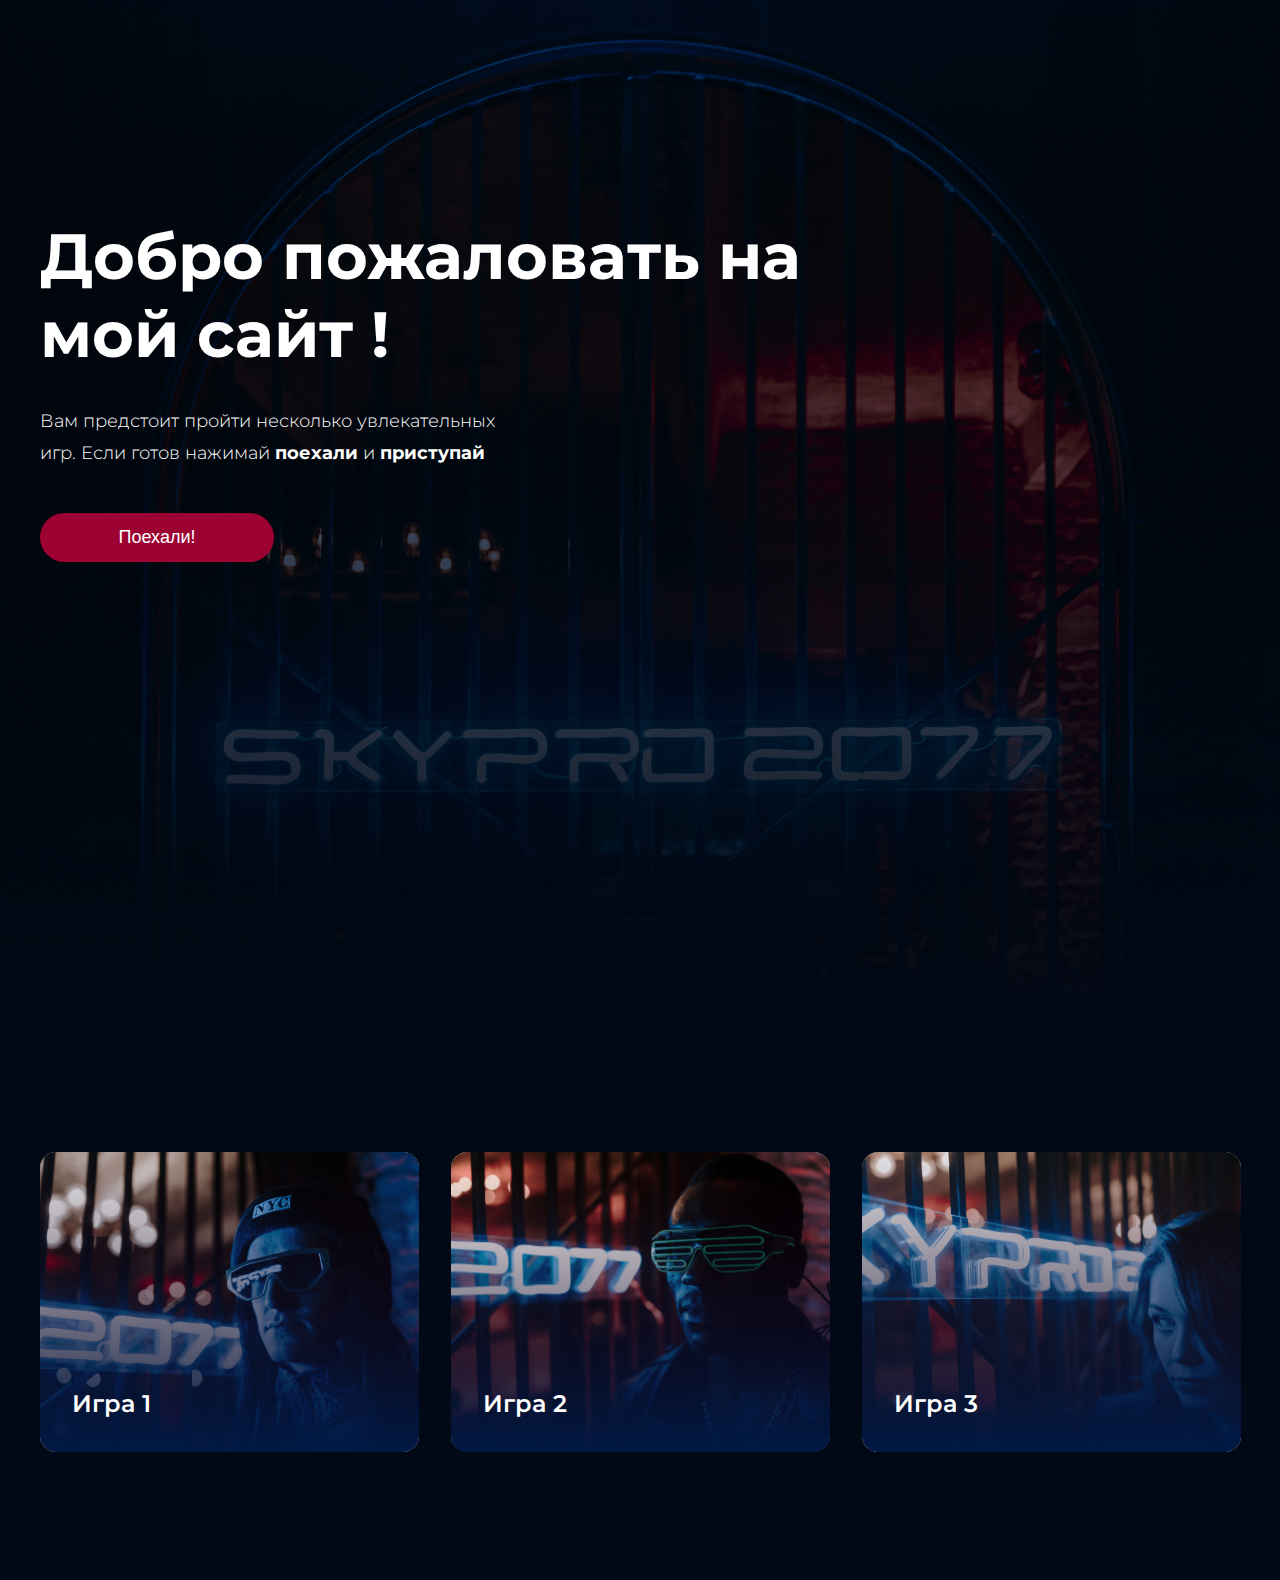
==== index.html @ 7a1259b1 "name change" ====
<!DOCTYPE html>
<html lang="en">

<head>
    <meta charset="UTF-8">
    <meta name="viewport" content="width=device-width, initial-scale=1.0">
    <meta http-equiv="X-UA-Compatible" content="ie=edge">
    <link rel="preconnect" href="https://fonts.googleapis.com">
    <link rel="preconnect" href="https://fonts.gstatic.com" crossorigin>
    <link href="https://fonts.googleapis.com/css2?family=Montserrat:wght@300;400;600;700&display=swap" rel="stylesheet">
    <link rel="stylesheet" href="style.css">
    <title>Homework1</title>
</head>

<body>
    <header class="header center">
        <h1 class="header__welcome">Добро пожаловать на мой сайт !</h1>
        <text class="header__text">Вам предстоит пройти несколько увлекательных игр. Если готов нажимай <span
                class="header__text_bold">поехали</span> и <span class="header__text_bold">приступай</span></text>
        <button type="submit" class="header__btn">Поехали!</button>
    </header>
    <section class="product center">
        <div class="product__box">
            <h2 class="product__name">Игра 1</h2>
        </div>
        <div class="product__box">
            <h2 class="product__name">Игра 2</h2>
        </div>
        <div class="product__box">
            <h2 class="product__name">Игра 3</h2>
        </div>
    </section>

</body>

</html>
---- style.css ----
* {
  margin-top: 0;
  margin-bottom: 0;
}

body {
  font-family: "Montserrat", sans-serif;
  background-color: #000915;
  display: flex;
  flex-direction: column;
  align-items: center;
}

a {
  text-decoration: none;
}

.center {
  padding-right: 120px;
  padding-left: 120px;
  width: 1440px;
  box-sizing: border-box;
}

.header {
  background-repeat: no-repeat;
  background-size: cover;
  background-image: url(img/back_top.jpg);
  height: 1024px;
}
.header__welcome {
  font-size: 64px;
  font-weight: 700;
  line-height: 78px;
  letter-spacing: 0px;
  text-align: left;
  color: #fff;
  width: 788.78px;
  padding-top: 217.1px;
}
.header__text {
  font-size: 18px;
  font-weight: 300;
  line-height: 32px;
  letter-spacing: 0px;
  text-align: left;
  color: #fff;
  width: 481px;
  margin-top: 32px;
  display: block;
}
.header__text_bold {
  font-weight: 700;
}
.header__btn {
  width: 234.06px;
  height: 48.6px;
  margin-top: 44px;
  border-radius: 30px;
  background-color: #9C0332;
  border: none;
  color: #fff;
  font-size: 18px;
  font-weight: 400;
  line-height: 22px;
  letter-spacing: 0px;
  text-align: center;
}

.product {
  background-color: #000915;
  display: grid;
  grid-template-columns: repeat(12, 1fr);
  gap: 32px;
  padding-top: 128px;
  padding-bottom: 128px;
}
.product__box {
  width: 379px;
  height: 300px;
  border-radius: 16px;
  grid-column: span 4;
  box-sizing: border-box;
  border-style: none;
  position: relative;
}
.product__box:first-child {
  background-image: url(img/back_game1.jpg);
  background-repeat: no-repeat;
  background-size: cover;
}
.product__box:nth-child(2) {
  background-image: url(img/back_game2.jpg);
  background-repeat: no-repeat;
  background-size: cover;
}
.product__box:last-child {
  background-image: url(img/back_game3.jpg);
  background-repeat: no-repeat;
  background-size: cover;
}
.product__name {
  font-size: 24px;
  font-weight: 600;
  line-height: 32px;
  letter-spacing: 0px;
  text-align: left;
  color: #FFFFFF;
  position: absolute;
  bottom: 32px;
  left: 32px;
}/*# sourceMappingURL=style.css.map */
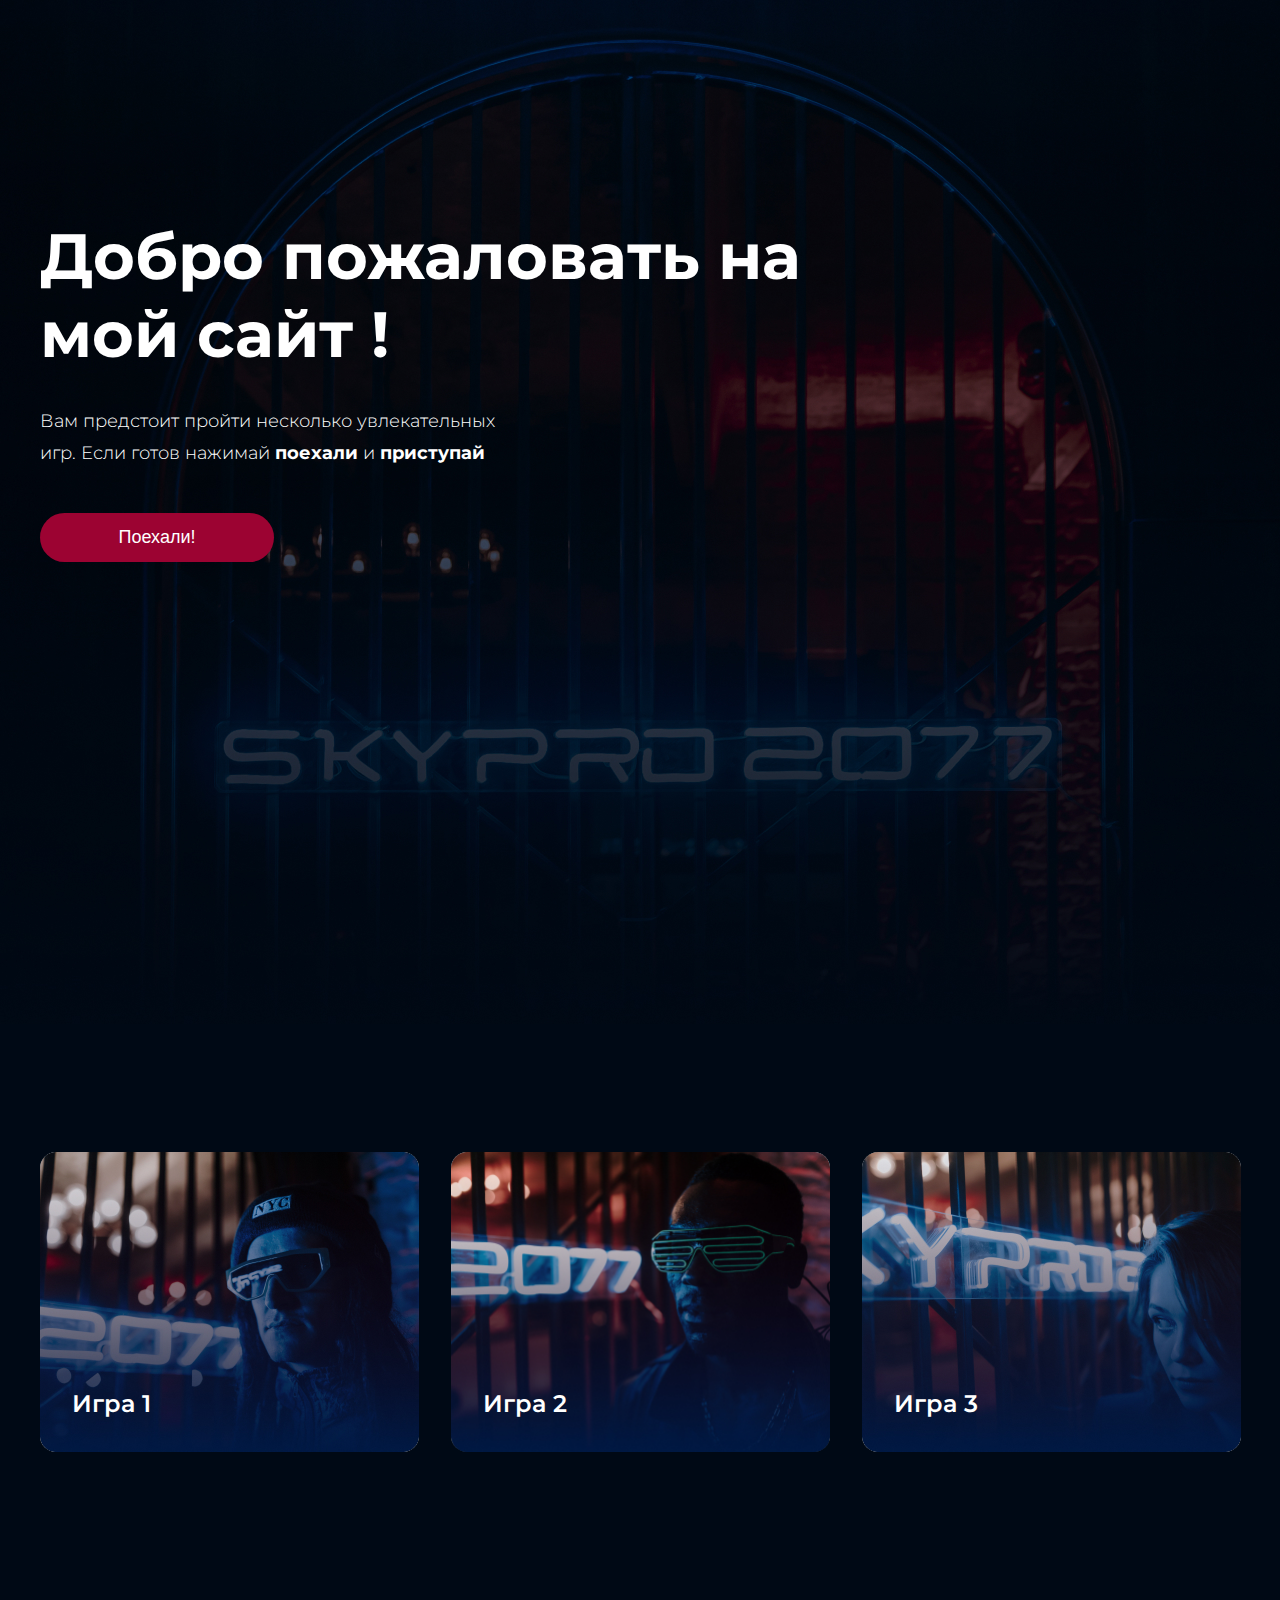
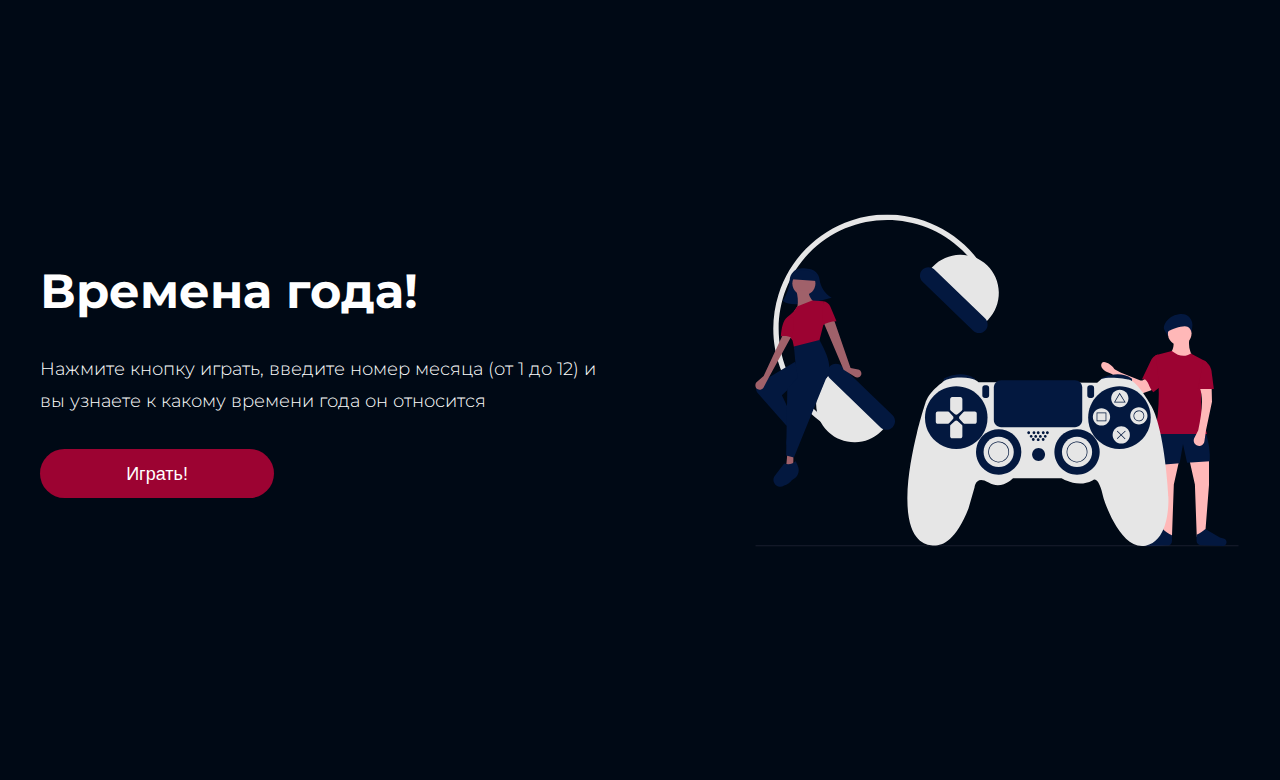
==== commit 284ff16f: "дз 5 для сайта" ====
--- a/index.html
+++ b/index.html
@@ -15,8 +15,8 @@
 <body>
     <header class="header center">
         <h1 class="header__welcome">Добро пожаловать на мой сайт !</h1>
-        <text class="header__text">Вам предстоит пройти несколько увлекательных игр. Если готов нажимай <span
-                class="header__text_bold">поехали</span> и <span class="header__text_bold">приступай</span></text>
+        <p class="header__text">Вам предстоит пройти несколько увлекательных игр. Если готов нажимай <span
+                class="header__text_bold">поехали</span> и <span class="header__text_bold">приступай</span></p>
         <button type="submit" class="header__btn">Поехали!</button>
     </header>
     <section class="product center">
@@ -30,7 +30,17 @@
             <h2 class="product__name">Игра 3</h2>
         </div>
     </section>
-
+    <section class="gameCenter center">
+        <div class="gameCenter__body">
+            <h1 class="gameCenter__header">Времена года!</h1>
+            <p class="gameCenter__text">Нажмите кнопку играть, введите номер месяца (от 1 до 12) и вы узнаете к
+                какому
+                времени года он относится</p>
+            <button class="gameCenter__btn" onclick="game1()">Играть!</button>
+        </div>
+        <div class="gameCenter__logo"></div>
+    </section>
+    <script src="game1.js"></script>
 </body>
 
 </html>--- a/style.css
+++ b/style.css
@@ -1,6 +1,6 @@
 * {
-  margin-top: 0;
-  margin-bottom: 0;
+  margin: 0;
+  padding: 0;
 }
 
 body {
@@ -65,10 +65,14 @@
   line-height: 22px;
   letter-spacing: 0px;
   text-align: center;
+  transition: all 0.3s;
+}
+.header__btn:hover {
+  background-color: #EB443F;
+  cursor: url(img/pointer.svg), auto;
 }
 
 .product {
-  background-color: #000915;
   display: grid;
   grid-template-columns: repeat(12, 1fr);
   gap: 32px;
@@ -83,6 +87,7 @@
   box-sizing: border-box;
   border-style: none;
   position: relative;
+  transition: all 0.3s;
 }
 .product__box:first-child {
   background-image: url(img/back_game1.jpg);
@@ -98,6 +103,10 @@
   background-image: url(img/back_game3.jpg);
   background-repeat: no-repeat;
   background-size: cover;
+}
+.product__box:hover {
+  outline: 3px solid #44D2FF;
+  cursor: url(img/pointer.svg), auto;
 }
 .product__name {
   font-size: 24px;
@@ -109,4 +118,138 @@
   position: absolute;
   bottom: 32px;
   left: 32px;
+}
+
+.gameCenter {
+  padding-top: 233.5px;
+  padding-bottom: 233.5px;
+  display: flex;
+  flex-wrap: wrap;
+  justify-content: space-between;
+  align-items: center;
+}
+.gameCenter__header {
+  font-size: 48px;
+  font-weight: 700;
+  line-height: 59px;
+  letter-spacing: 0px;
+  text-align: left;
+  margin-bottom: 32px;
+  color: #fff;
+}
+.gameCenter__text {
+  color: #fff;
+  font-size: 18px;
+  font-weight: 300;
+  line-height: 32px;
+  letter-spacing: 0px;
+  text-align: left;
+  width: 584px;
+  display: block;
+}
+.gameCenter__btn {
+  width: 234.06px;
+  height: 48.6px;
+  margin-top: 32px;
+  border-radius: 30px;
+  background-color: #9C0332;
+  border: none;
+  color: #fff;
+  font-size: 18px;
+  font-weight: 400;
+  line-height: 22px;
+  letter-spacing: 0px;
+  text-align: center;
+  transition: all 0.3s;
+}
+.gameCenter__btn:hover {
+  background-color: #EB443F;
+  cursor: url(img/pointer.svg), auto;
+}
+.gameCenter__logo {
+  width: 485px;
+  height: 333px;
+  background-image: url(img/gameCenter_logo.svg);
+  background-repeat: no-repeat;
+  background-size: contain;
+  color: #fff;
+}
+
+@media (max-width: 768px) {
+  body {
+    display: block;
+  }
+  .center {
+    padding-left: 16px;
+    padding-right: 16px;
+    width: auto;
+  }
+  .header {
+    height: 735px;
+    border: none;
+    display: flex;
+    box-sizing: border-box;
+    justify-content: flex-start;
+    flex-direction: column;
+    flex-wrap: wrap;
+    align-content: center;
+    align-items: center;
+    background-position: center;
+  }
+  .header__welcome {
+    font-size: 32px;
+    line-height: 39px;
+    text-align: center;
+    padding-top: 238.69px;
+    width: 343px;
+  }
+  .header__text {
+    font-size: 14px;
+    line-height: 22px;
+    text-align: center;
+    width: 343px;
+    margin-top: 35px;
+  }
+  .header__btn {
+    margin-top: 32px;
+  }
+  .product {
+    grid-template-columns: repeat(4, 1fr);
+    justify-items: center;
+  }
+  .product__box {
+    width: 343px;
+  }
+  .gameCenter {
+    padding-top: 51px;
+    padding-bottom: 85px;
+    flex-direction: column;
+    gap: 64px;
+  }
+  .gameCenter__body {
+    display: flex;
+    flex-direction: column;
+    align-items: center;
+    flex-wrap: wrap;
+  }
+  .gameCenter__header {
+    font-size: 32px;
+    line-height: 39px;
+    text-align: center;
+  }
+  .gameCenter__text {
+    font-size: 14px;
+    line-height: 22px;
+    text-align: center;
+    max-width: 343px;
+  }
+  .gameCenter__logo {
+    width: 344px;
+    height: 236px;
+  }
+}
+@media (max-width: 600px) {
+  .header {
+    background-position: 32%;
+  }
 }/*# sourceMappingURL=style.css.map */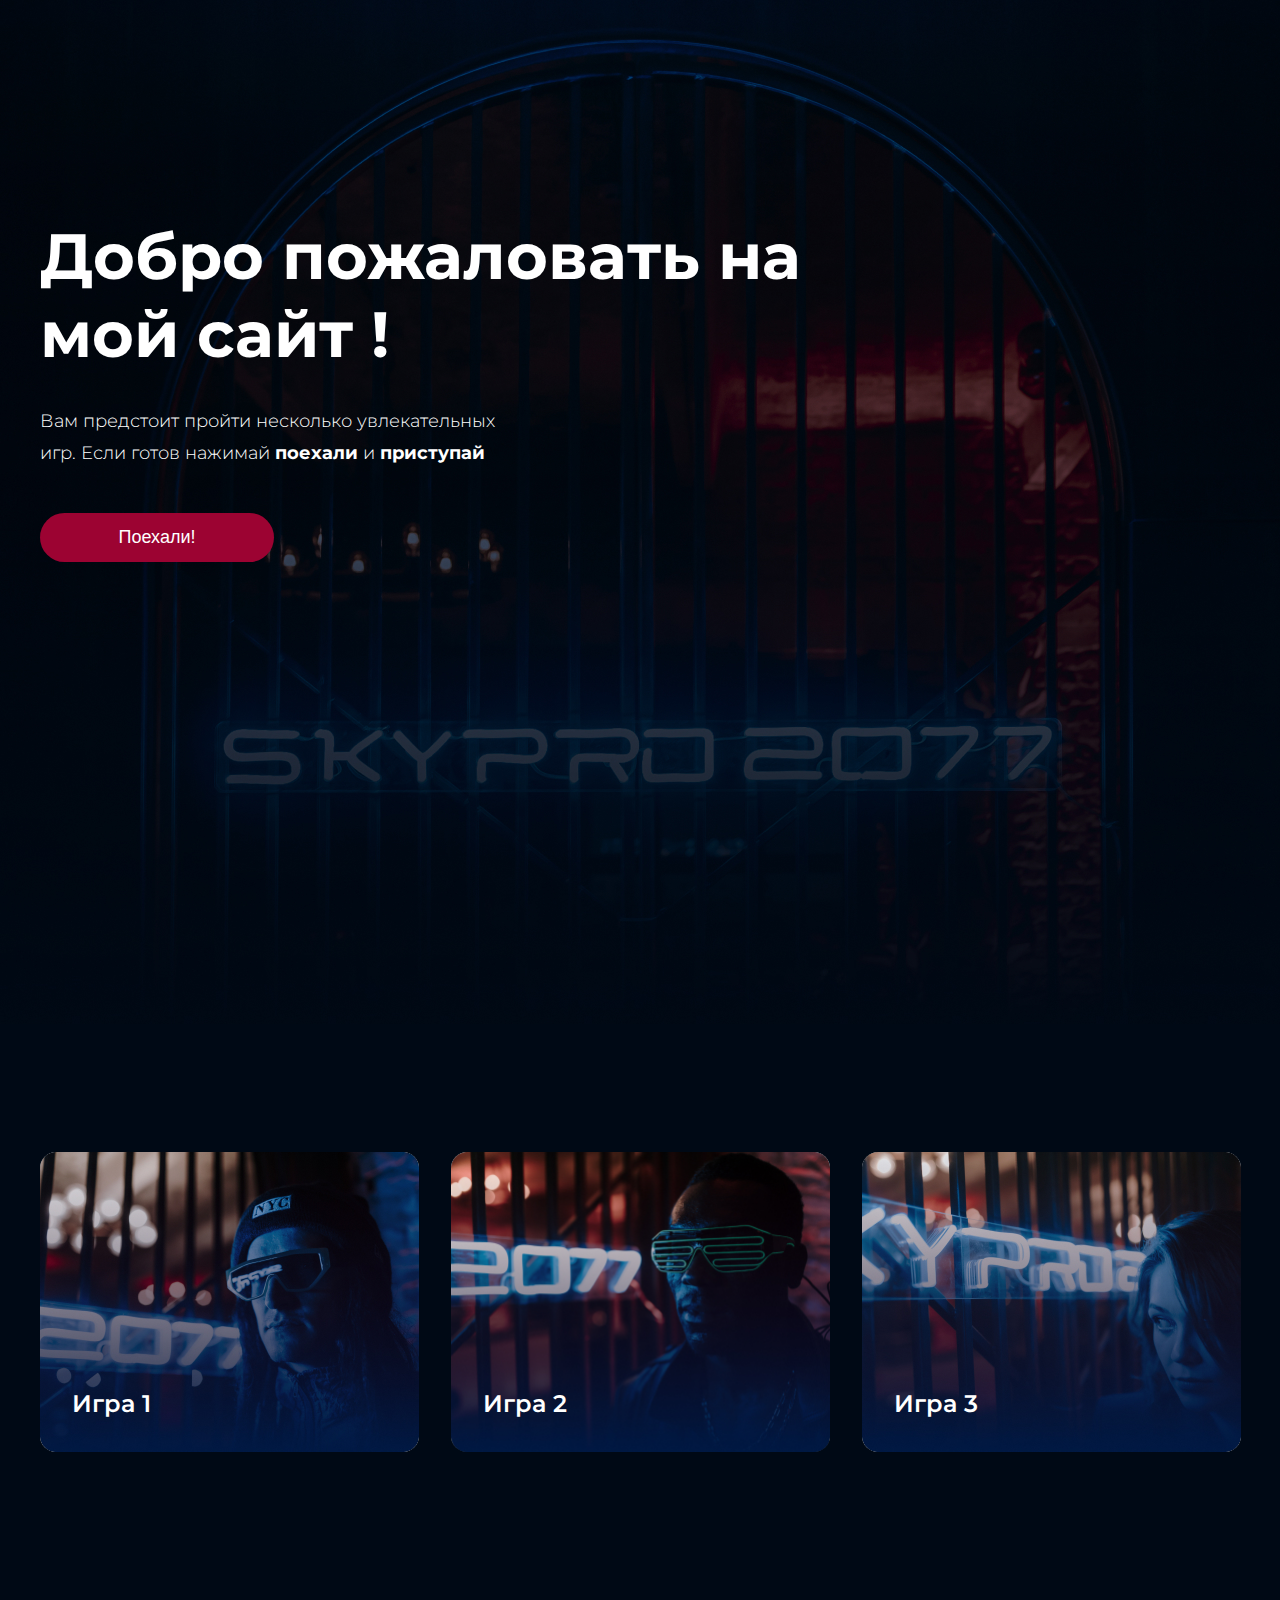
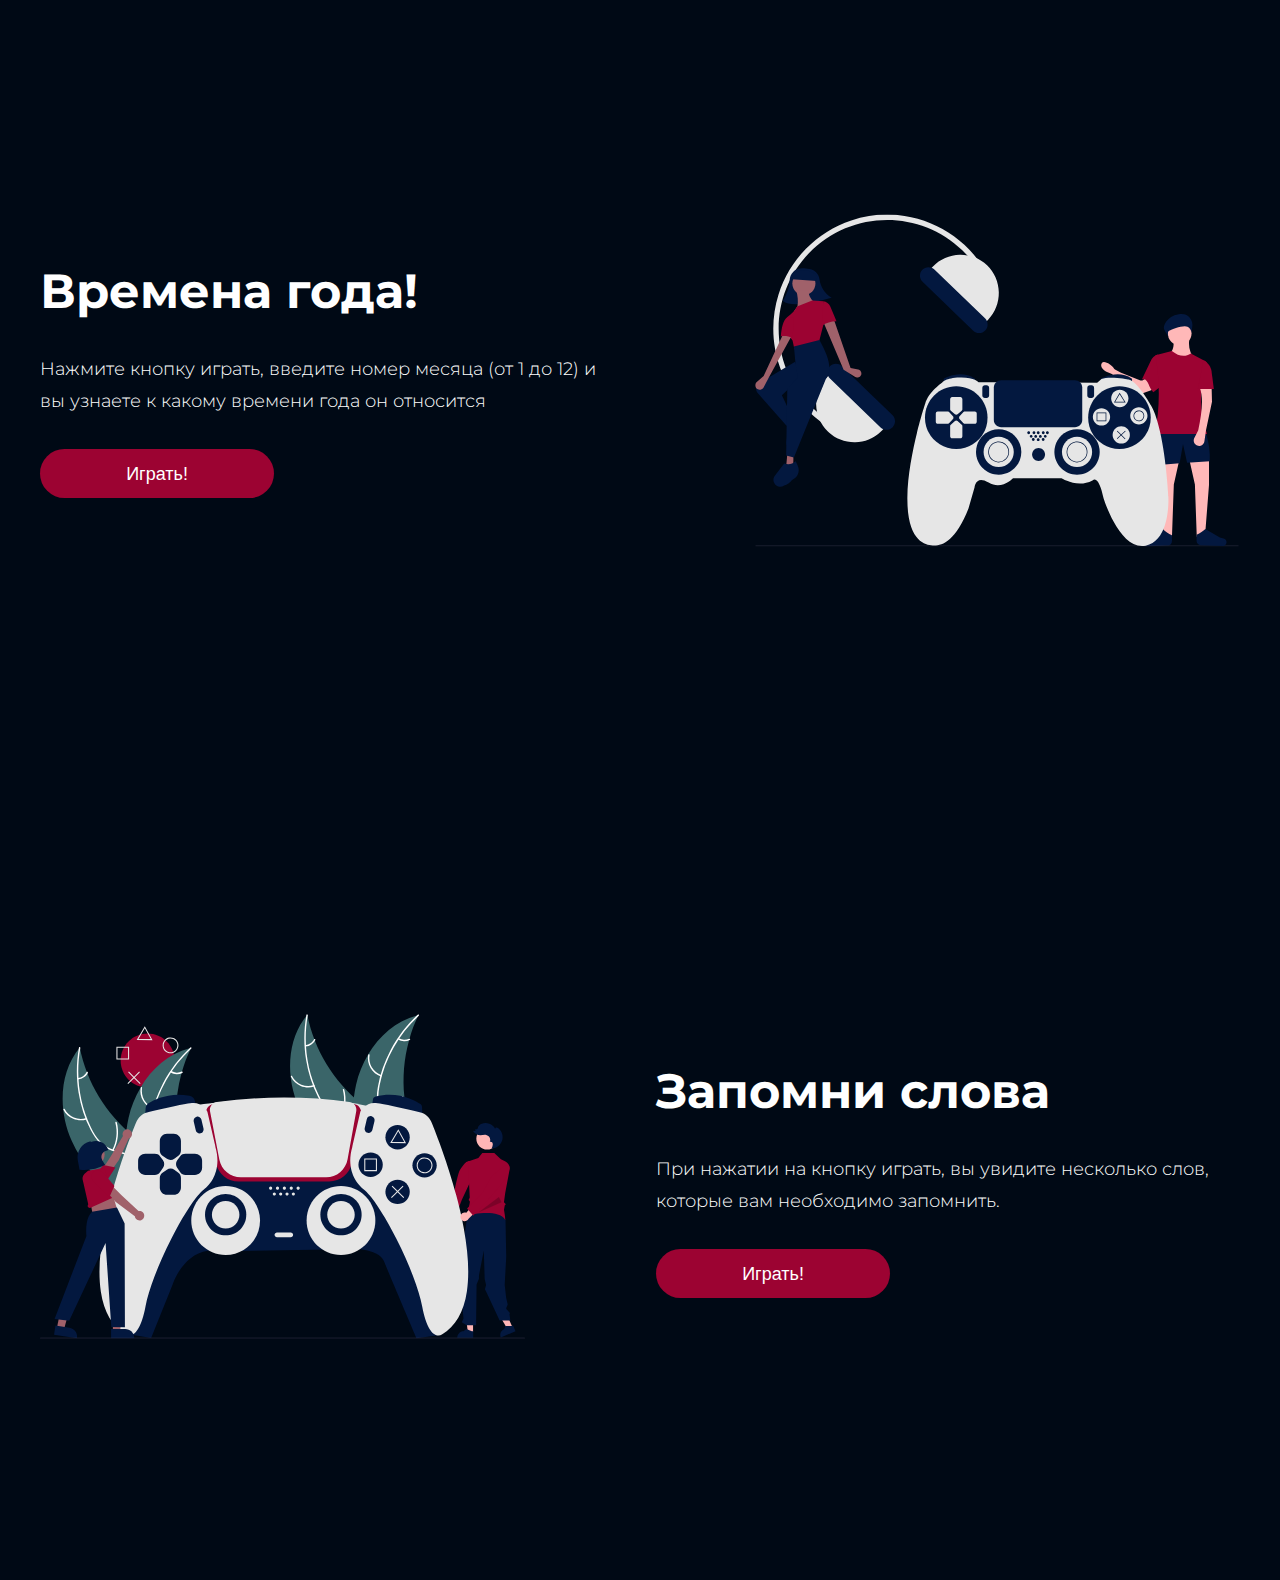
==== commit d01db7ee: "hw-7" ====
--- a/index.html
+++ b/index.html
@@ -1,5 +1,5 @@
 <!DOCTYPE html>
-<html lang="en">
+<html lang="ru">
 
 <head>
     <meta charset="UTF-8">
@@ -33,14 +33,22 @@
     <section class="gameCenter center">
         <div class="gameCenter__body">
             <h1 class="gameCenter__header">Времена года!</h1>
-            <p class="gameCenter__text">Нажмите кнопку играть, введите номер месяца (от 1 до 12) и вы узнаете к
-                какому
+            <p class="gameCenter__text">Нажмите кнопку играть, введите номер месяца (от 1 до 12) и вы узнаете к какому
                 времени года он относится</p>
             <button class="gameCenter__btn" onclick="game1()">Играть!</button>
         </div>
         <div class="gameCenter__logo"></div>
     </section>
-    <script src="game1.js"></script>
+    <section class="gameCenter gameCenter__2 center">
+        <div class="gameCenter__logo gameCenter__logo2"></div>
+        <div class="gameCenter__body">
+            <h1 class="gameCenter__header">Запомни слова</h1>
+            <p class="gameCenter__text">При нажатии на кнопку играть, вы увидите несколько слов, которые вам необходимо
+                запомнить.</p>
+            <button class="gameCenter__btn" onclick="game2()">Играть!</button>
+        </div>
+    </section>
+    <script src="game.js"></script>
 </body>
 
 </html>--- a/style.css
+++ b/style.css
@@ -108,6 +108,10 @@
   outline: 3px solid #44D2FF;
   cursor: url(img/pointer.svg), auto;
 }
+.product__box:hover {
+  outline: 3px solid #44D2FF;
+  cursor: url(img/pointer.svg), auto;
+}
 .product__name {
   font-size: 24px;
   font-weight: 600;
@@ -124,6 +128,7 @@
   padding-top: 233.5px;
   padding-bottom: 233.5px;
   display: flex;
+  flex-direction: row;
   flex-wrap: wrap;
   justify-content: space-between;
   align-items: center;
@@ -169,10 +174,13 @@
 .gameCenter__logo {
   width: 485px;
   height: 333px;
+  background-repeat: no-repeat;
+  background-size: contain;
+  color: #fff;
   background-image: url(img/gameCenter_logo.svg);
-  background-repeat: no-repeat;
-  background-size: contain;
-  color: #fff;
+}
+.gameCenter__logo2 {
+  background-image: url(img/game2_logo.svg);
 }
 
 @media (max-width: 768px) {
@@ -226,6 +234,9 @@
     flex-direction: column;
     gap: 64px;
   }
+  .gameCenter__2 {
+    flex-direction: column-reverse;
+  }
   .gameCenter__body {
     display: flex;
     flex-direction: column;
